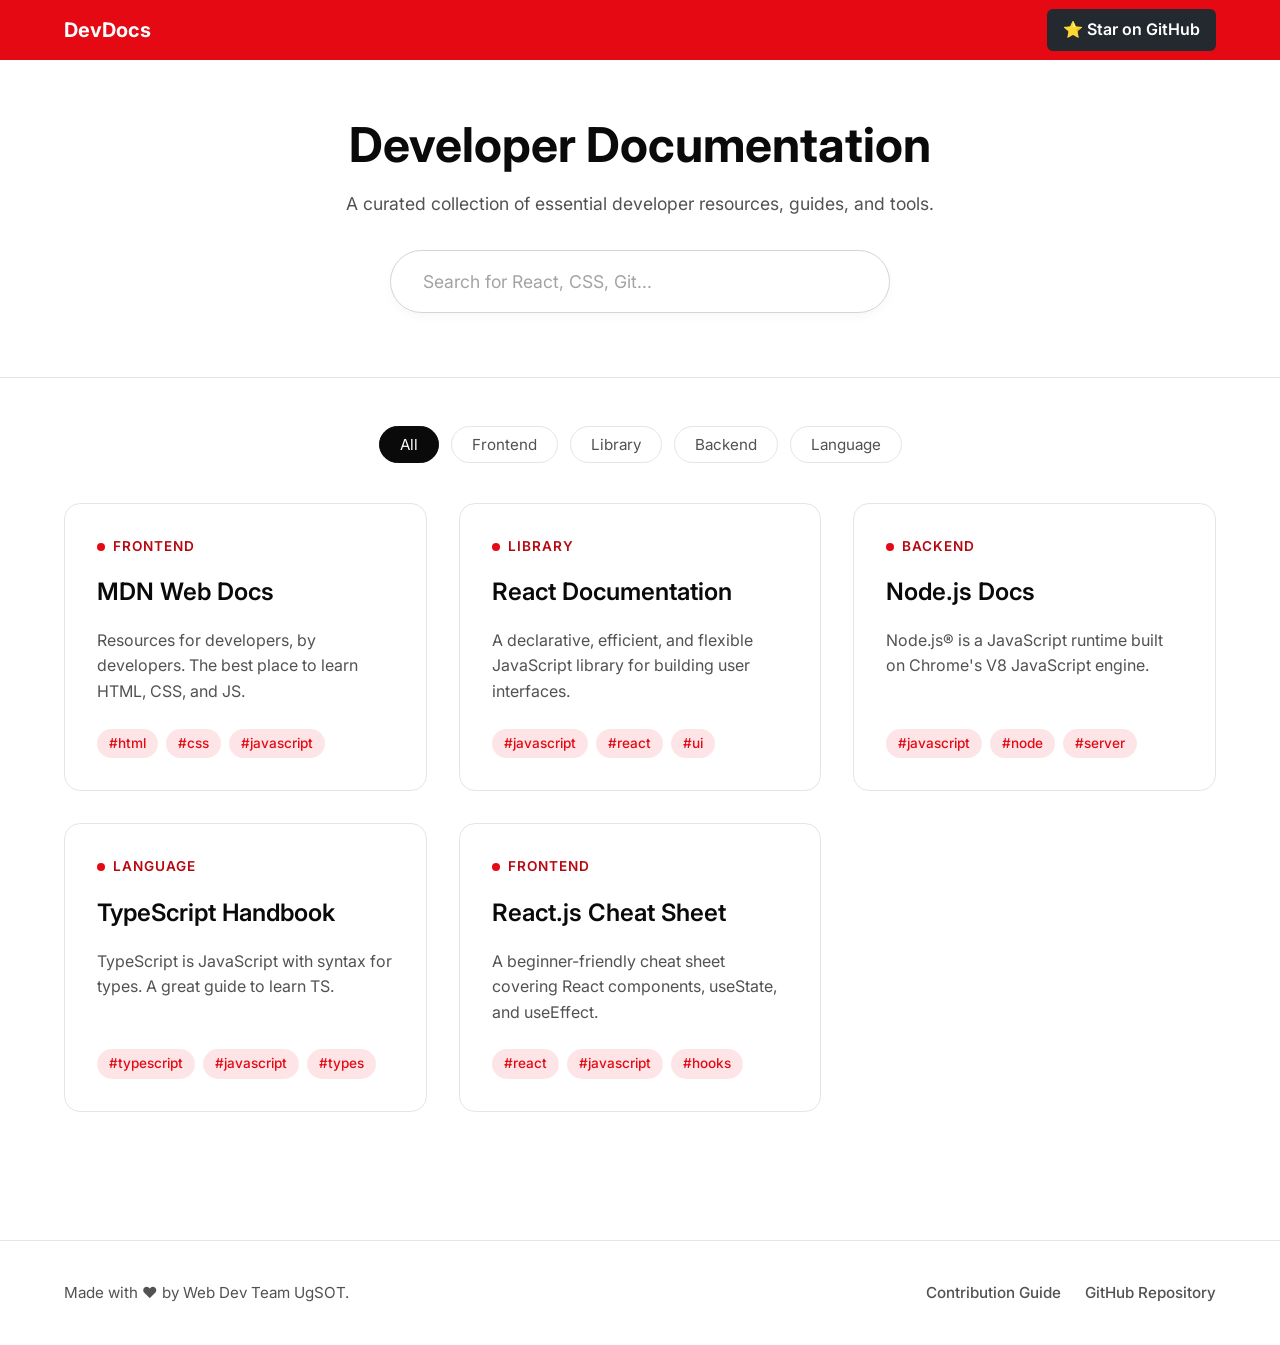
==== src/index.html @ 8b3416b9 "Merge pull request #22 from atanunath66-stack/devdocs-file UI: Change global font to Inter" ====
<!DOCTYPE html>
<html lang="en">
<head>
    <meta charset="UTF-8">
    <meta name="viewport" content="width=device-width, initial-scale=1.0">
    <title>DevDocs Collection | Open Source</title>
    <meta name="description" content="A community-driven collection of essential developer documentations and resources.">
    <!-- Google Fonts -->
    <link rel="preconnect" href="https://fonts.googleapis.com">
    <link rel="preconnect" href="https://fonts.gstatic.com" crossorigin>
    <link href="https://fonts.googleapis.com/css2?family=Inter:wght@400;500;600;700&display=swap" rel="stylesheet">
    <!-- Custom CSS -->
    <link rel="stylesheet" href="style.css">
</head>
<body>
    <nav class="navbar">
        <div class="container navbar-inner">
            <div class="nav-brand">
                DevDocs
            </div>
            <div class="nav-links">
                <a href="https://github.com/uGSOT/DevDocs"
                class="nav-link github-btn"
                target="_blank"
                rel="noopener noreferrer">
                    ⭐ Star on GitHub
</a>
            </div>
        </div>
    </nav>


    <header class="header">
        <div class="container hero-container">
            <h1 class="hero-title">Developer Documentation</h1>
            <p class="hero-subtitle">A curated collection of essential developer resources, guides, and tools.</p>
            <div class="search-container">
                <input type="text" id="searchInput" placeholder="Search for React, CSS, Git..." aria-label="Search documentation">
            </div>
        </div>
    </header>

    <main class="main-content container">
        <div id="loading" class="loading">Loading resources...</div>
        
        <div class="filters" id="filters">
            <!-- Filter buttons will be injected here by JS -->
        </div>

        <div class="docs-grid" id="docsGrid">
            <!-- Cards will be injected here by JS -->
        </div>
        
        <div id="noResults" class="no-results hidden">
            <p>No documentation found matching your search.</p>
        </div>
    </main>

    <footer class="footer">
        <div class="container">
            <div class="footer-content">
                <p>Made with ❤️ by Web Dev Team UgSOT.</p>
                <div class="footer-links">
                    <a href="https://github.com/uGSOT/DevDocs/blob/main/CONTRIBUTING.md" target="_blank" rel="noopener noreferrer">Contribution Guide</a>
                    <a href="https://github.com/uGSOT/DevDocs" target="_blank" rel="noopener noreferrer">GitHub Repository</a>
                </div>
            </div>
        </div>
    </footer>

    <!-- Custom JS -->
    <script src="script.js"></script>
</body>
</html>
---- src/style.css ----
:root {
    /* Color Palette */
    --bg-color: #ffffff;
    --card-bg: #ffffff;
    --text-primary: #0a0a0a;
    --text-secondary: #525252;
    --accent-color: #e50913; /* specified pure red */
    --accent-hover: #b8070f;
    --border-color: #e5e5e5;
    
    /* Tag Colors */
    --tag-bg: rgba(229, 9, 19, 0.1);
    --tag-text: #e50913;

    /* Geometry */
    --radius-sm: 0.5rem;
    --radius-md: 1rem;
    --radius-lg: 1.5rem;
}

* {
    margin: 0;
    padding: 0;
    box-sizing: border-box;
}

body {
    font-family: "Inter", sans-serif;
    background-color: var(--bg-color);
    color: var(--text-primary);
    line-height: 1.6;
    min-height: 100vh;
    display: flex;
    flex-direction: column;
    overflow-x: hidden;
}

.navbar {
    position: fixed;
    top: 0;
    left: 0;
    right: 0;
    z-index: 50;
    height: 60px;
    background-color: var(--accent-color);
    color: white;
}

.navbar-inner {
    display: flex;
    justify-content: space-between;
    align-items: center;
    height: 100%;
}

.nav-brand {
    font-weight: 700;
    font-size: 1.25rem;
    display: flex;
    align-items: center;
    gap: 0.5rem;
    color: white;
}

.nav-links {
    display: flex;
    gap: 1.5rem;
}

.nav-link {
    text-decoration: none;
    color: rgba(255, 255, 255, 0.8);
    font-weight: 500;
    transition: color 0.2s;
}

.nav-link:hover, .nav-link.active {
    color: white;
}

/* Layout */
.container {
    width: 100%;
    max-width: 1200px;
    margin: 0 auto;
    padding: 0 1.5rem;
}

/* Hero Section */
.header {
    background-color: var(--bg-color);
    color: var(--text-primary);
    text-align: center;
    padding: 3.5rem 1.5rem 4rem;
    margin-top: 60px; /* offset for fixed navbar */
    margin-bottom: 3rem;
    border-bottom: 1px solid var(--border-color);
}

.hero-container {
    max-width: 800px;
    margin: 0 auto;
}

.hero-title {
    font-size: 3rem;
    font-weight: 700;
    line-height: 1.2;
    margin-bottom: 1rem;
}

.hero-subtitle {
    font-size: 1.1rem;
    color: var(--text-secondary);
    margin-bottom: 2rem;
    max-width: 600px;
    margin-left: auto;
    margin-right: auto;
}

.search-container {
    max-width: 500px;
    margin: 0 auto;
    position: relative;
}

#searchInput {
    width: 100%;
    padding: 1.25rem 2rem;
    font-size: 1.1rem;
    font-family: inherit;
    background: #ffffff;
    border: 1px solid #d4d4d4;
    border-radius: 50px;
    color: var(--text-primary);
    outline: none;
    transition: all 0.3s ease;
    box-shadow: 0 4px 10px rgba(0, 0, 0, 0.03);
}

#searchInput::placeholder {
    color: #a3a3a3;
}

#searchInput:focus {
    border-color: var(--accent-color);
    box-shadow: 0 0 0 4px rgba(229, 9, 19, 0.2);
}

/* Main Content */
.main-content {
    flex: 1;
    padding-bottom: 4rem;
}

.loading {
    text-align: center;
    font-size: 1.2rem;
    color: var(--text-secondary);
    padding: 3rem;
}

.hidden {
    display: none !important;
}

/* Filters */
.filters {
    display: flex;
    flex-wrap: wrap;
    justify-content: center;
    gap: 0.75rem;
    margin-bottom: 2.5rem;
}

.filter-btn {
    background: white;
    border: 1px solid var(--border-color);
    color: var(--text-secondary);
    padding: 0.5rem 1.25rem;
    border-radius: 50px;
    cursor: pointer;
    font-family: inherit;
    font-size: 0.95rem;
    transition: all 0.2s ease;
}

.filter-btn:hover {
    border-color: #d4d4d4;
    color: var(--text-primary);
}

.filter-btn.active {
    background: var(--text-primary);
    color: white;
    border-color: var(--text-primary);
}

/* Grid Layout */
.docs-grid {
    display: grid;
    grid-template-columns: repeat(auto-fill, minmax(320px, 1fr));
    gap: 2rem;
}

/* Card Design */
.card {
    background: var(--card-bg);
    border: 1px solid var(--border-color);
    border-radius: var(--radius-md);
    padding: 2rem;
    display: flex;
    flex-direction: column;
    transition: transform 0.2s ease, box-shadow 0.2s ease;
    text-decoration: none;
    color: inherit;
}

.card:hover {
    transform: translateY(-4px);
    box-shadow: 0 10px 25px rgba(0, 0, 0, 0.05);
    border-color: #d4d4d4;
}

.card-category {
    font-size: 0.85rem;
    font-weight: 600;
    text-transform: uppercase;
    letter-spacing: 1px;
    color: var(--accent-hover);
    margin-bottom: 1rem;
    display: flex;
    align-items: center;
    gap: 0.5rem;
}

.card-category::before {
    content: '';
    display: inline-block;
    width: 8px;
    height: 8px;
    border-radius: 50%;
    background: var(--accent-color);
}

.card-title {
    font-size: 1.5rem;
    font-weight: 600;
    margin-bottom: 1rem;
    color: var(--text-primary);
}

.card-desc {
    color: var(--text-secondary);
    font-size: 1rem;
    margin-bottom: 1.5rem;
    flex: 1; /* Pushes tags to bottom */
}

.card-tags {
    display: flex;
    flex-wrap: wrap;
    gap: 0.5rem;
    margin-top: auto;
}

.tag {
    background: var(--tag-bg);
    color: var(--tag-text);
    padding: 0.25rem 0.75rem;
    border-radius: 50px;
    font-size: 0.85rem;
    font-weight: 500;
}

/* No Results */
.no-results {
    text-align: center;
    padding: 4rem;
    background: rgba(0, 0, 0, 0.02);
    border-radius: var(--radius-lg);
    border: 1px dashed var(--border-color);
    color: var(--text-secondary);
    font-size: 1.2rem;
}

/* Clean Footer */
.footer {
    border-top: 1px solid var(--border-color);
    padding: 2.5rem 0;
    margin-top: 4rem;
    color: var(--text-secondary);
    background-color: #ffffff;
}

.footer-content {
    display: flex;
    justify-content: space-between;
    align-items: center;
    flex-wrap: wrap;
    gap: 1rem;
}

.footer-content p {
    margin: 0;
    font-size: 0.95rem;
}

.footer-links {
    display: flex;
    gap: 1.5rem;
}

.footer-links a {
    color: var(--text-secondary);
    text-decoration: none;
    font-size: 0.95rem;
    font-weight: 500;
    transition: color 0.2s;
}

.footer-links a:hover {
    color: var(--accent-color);
}

/* Responsive */
@media (max-width: 768px) {
    .logo {
        font-size: 2.5rem;
    }
    
    .subtitle {
        font-size: 1.1rem;
    }
    
    .header {
        padding: 3rem 0 2rem;
    }
    
    .docs-grid {
        grid-template-columns: 1fr;
    }
}
@media (max-width: 600px) {
    footer {
        flex-direction: column;
    }
}
/* GitHub button in navbar */
.github-btn {
    display: inline-block;
    padding: 8px 16px;
    margin-left: 12px;
    background-color: #24292f;
    color: #ffffff;
    border-radius: 6px;
    text-decoration: none;
    font-weight: 600;
    transition: background-color 0.3s ease, transform 0.3s ease;
}

.github-btn:hover {
    background-color: #40464d;
    transform: translateY(-2px);
    color: #ffffff;
}

@media (max-width: 600px) {
    .github-btn {
        margin-left: 0;
        margin-top: 8px;
        padding: 7px 12px;
        font-size: 14px;
    }
}
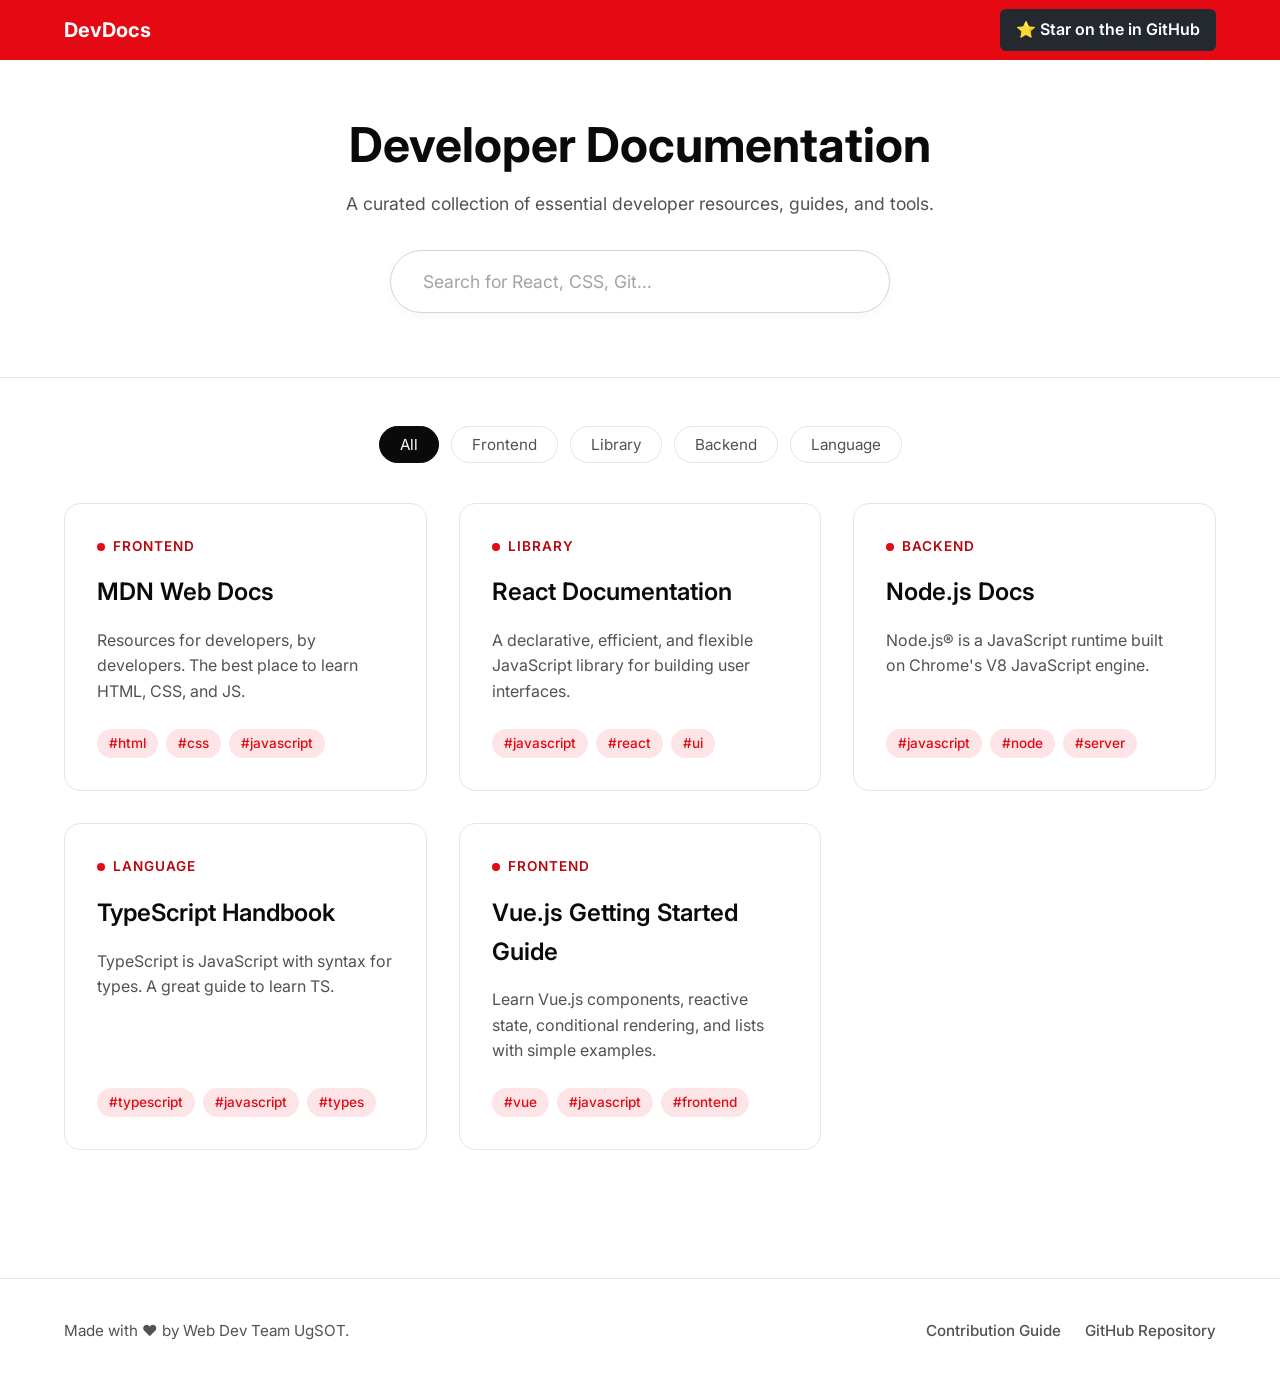
==== commit 4832fbea: "Merge ce5361cb908d73295ceb7aa2a2505d7f654202e6 into 19240cf7d010002516c003fe72faa7ed3e36cbae" ====
--- a/src/index.html
+++ b/src/index.html
@@ -23,7 +23,7 @@
                 class="nav-link github-btn"
                 target="_blank"
                 rel="noopener noreferrer">
-                    ⭐ Star on GitHub
+                    ⭐ Star on the in GitHub
 </a>
             </div>
         </div>
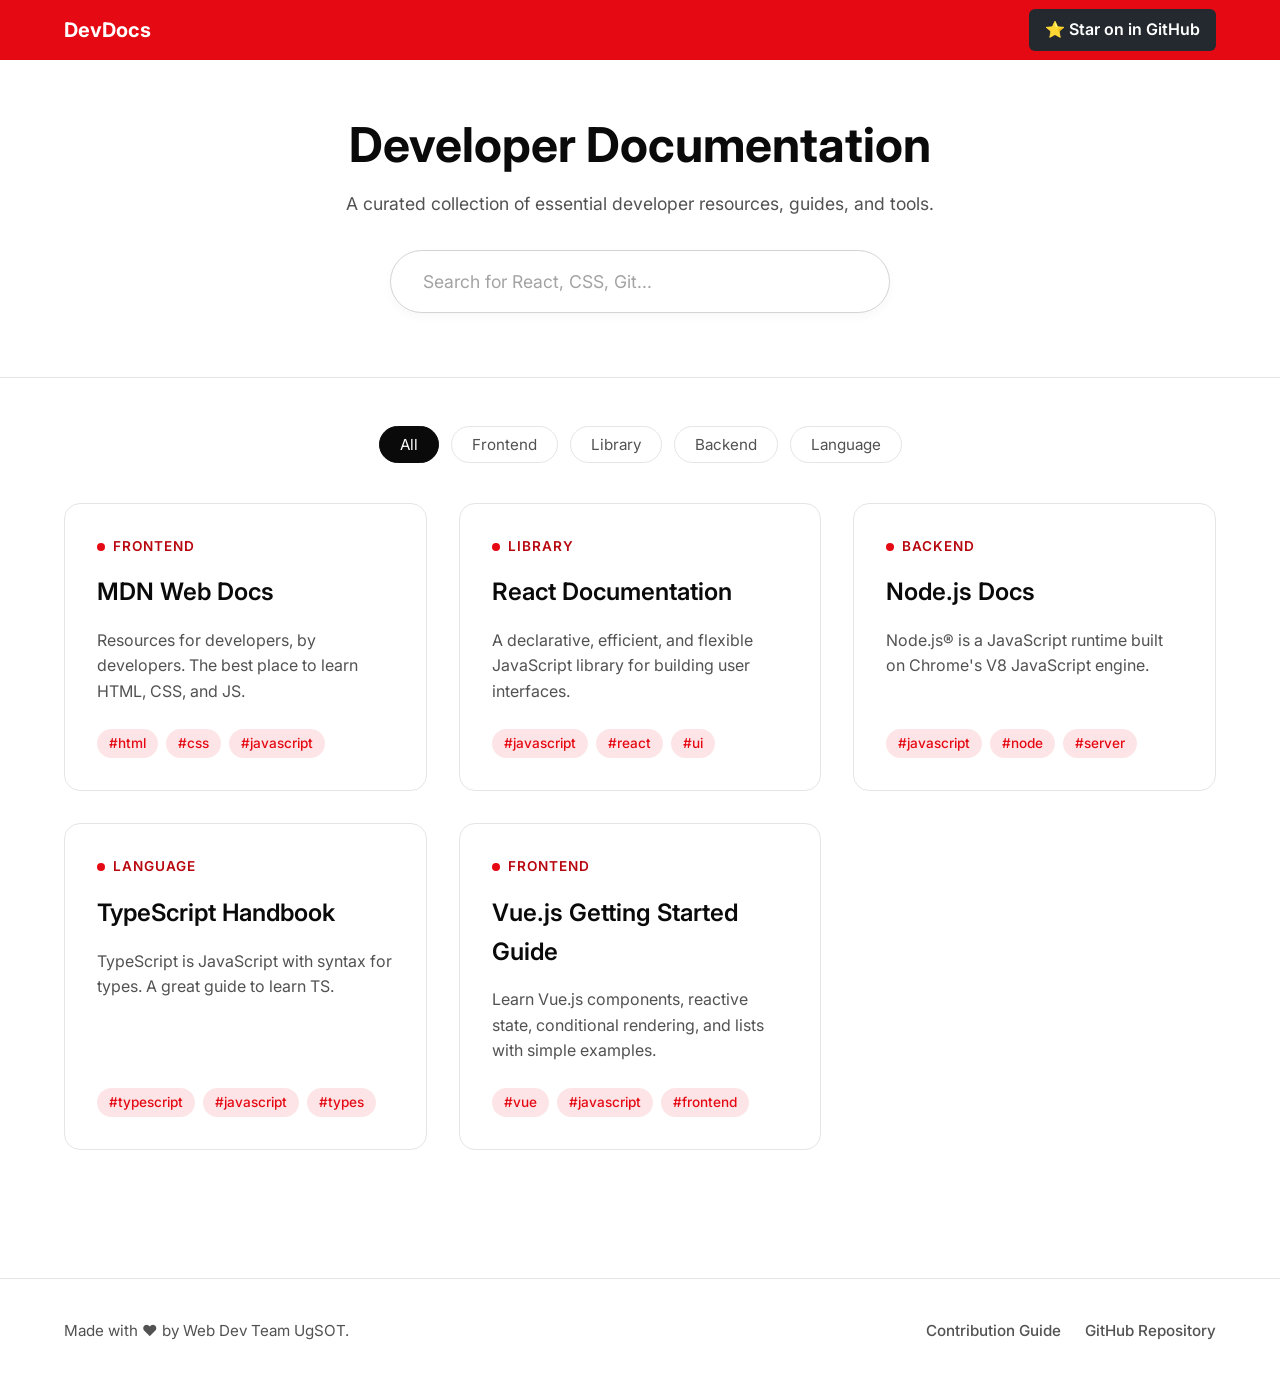
==== commit 15827e5d: "Merge ff2ed0e7ebe009df7b98faad38f660a2b0211138 into 19240cf7d010002516c003fe72faa7ed3e36cbae" ====
--- a/src/index.html
+++ b/src/index.html
@@ -23,7 +23,7 @@
                 class="nav-link github-btn"
                 target="_blank"
                 rel="noopener noreferrer">
-                    ⭐ Star on the in GitHub
+                    ⭐ Star on  in GitHub
 </a>
             </div>
         </div>
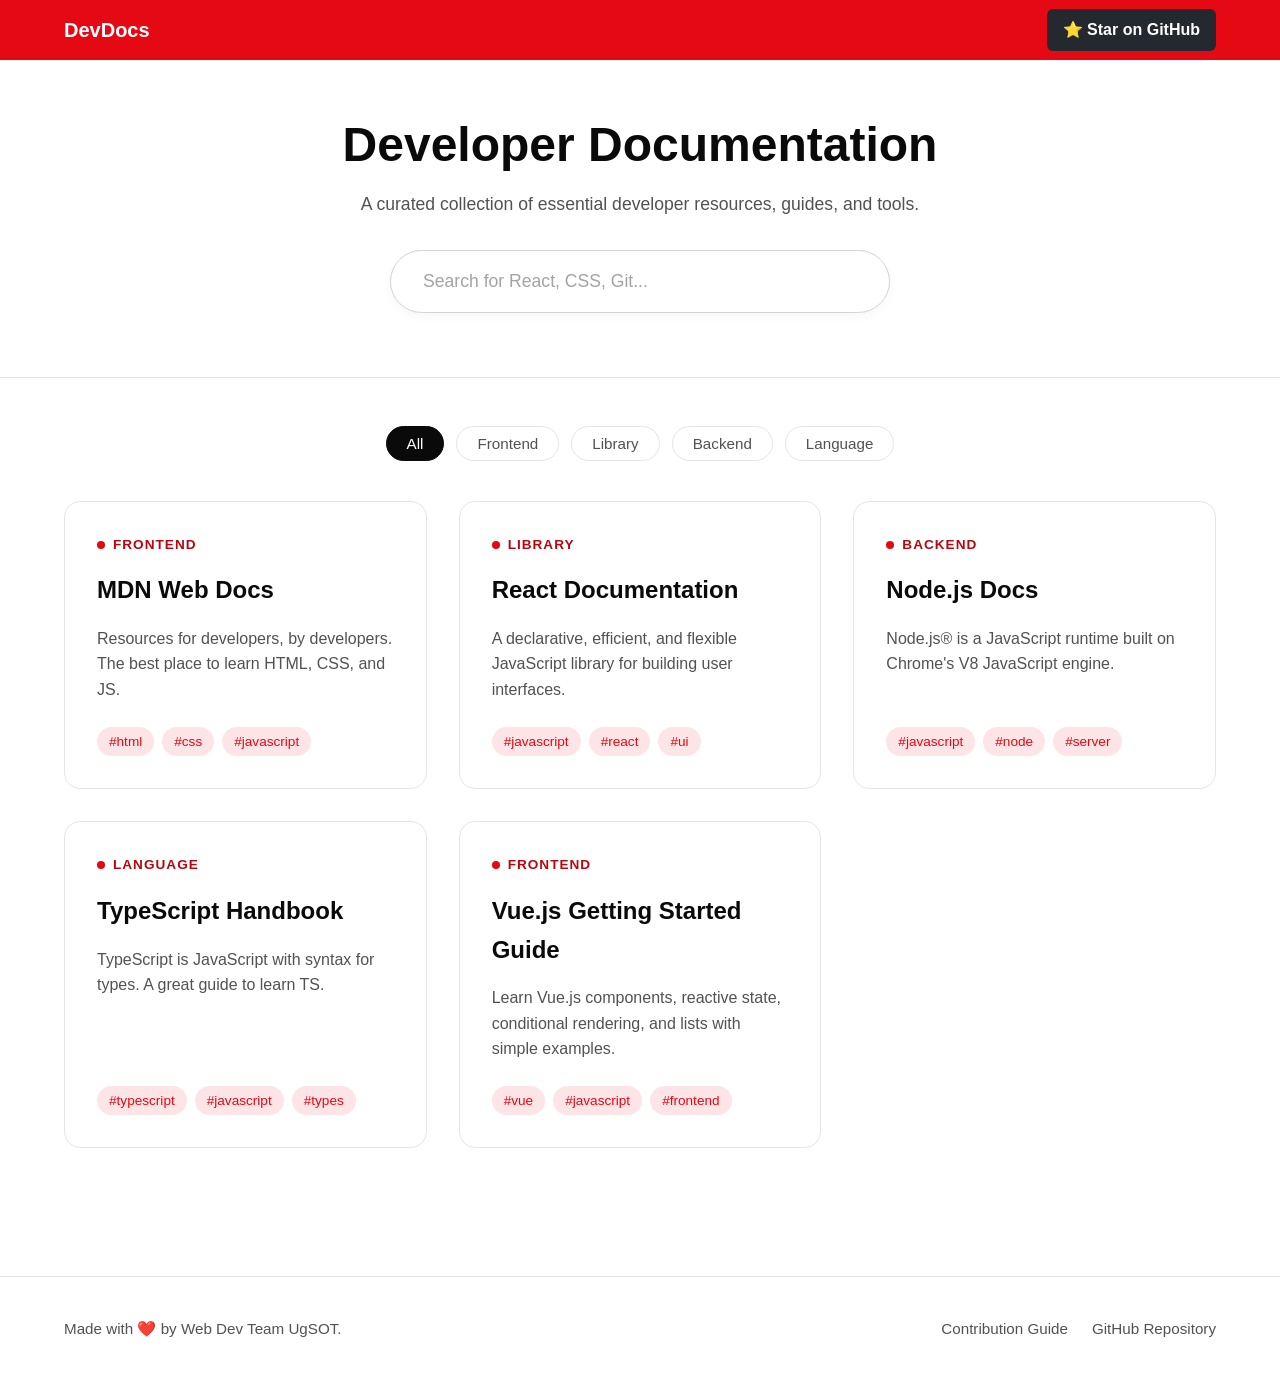
==== commit 9bb26059: "Merge 98e5b296912adfa0563fac13b62a4230ab8fbbbf into 19240cf7d010002516c003fe72faa7ed3e36cbae" ====
--- a/src/index.html
+++ b/src/index.html
@@ -8,7 +8,9 @@
     <!-- Google Fonts -->
     <link rel="preconnect" href="https://fonts.googleapis.com">
     <link rel="preconnect" href="https://fonts.gstatic.com" crossorigin>
-    <link href="https://fonts.googleapis.com/css2?family=Inter:wght@400;500;600;700&display=swap" rel="stylesheet">
+    <link rel="preconnect" href="https://fonts.gstatic.com" crossorigin>
+    <link href="https://fonts.googleapis.com/css2?family=Roboto+Mono:ital,wght@0,100..700;
+        1,100..700&family=Roboto:wght@100..900&display=swap" rel="stylesheet">
     <!-- Custom CSS -->
     <link rel="stylesheet" href="style.css">
 </head>
@@ -23,7 +25,7 @@
                 class="nav-link github-btn"
                 target="_blank"
                 rel="noopener noreferrer">
-                    ⭐ Star on  in GitHub
+                    ⭐ Star on GitHub
 </a>
             </div>
         </div>
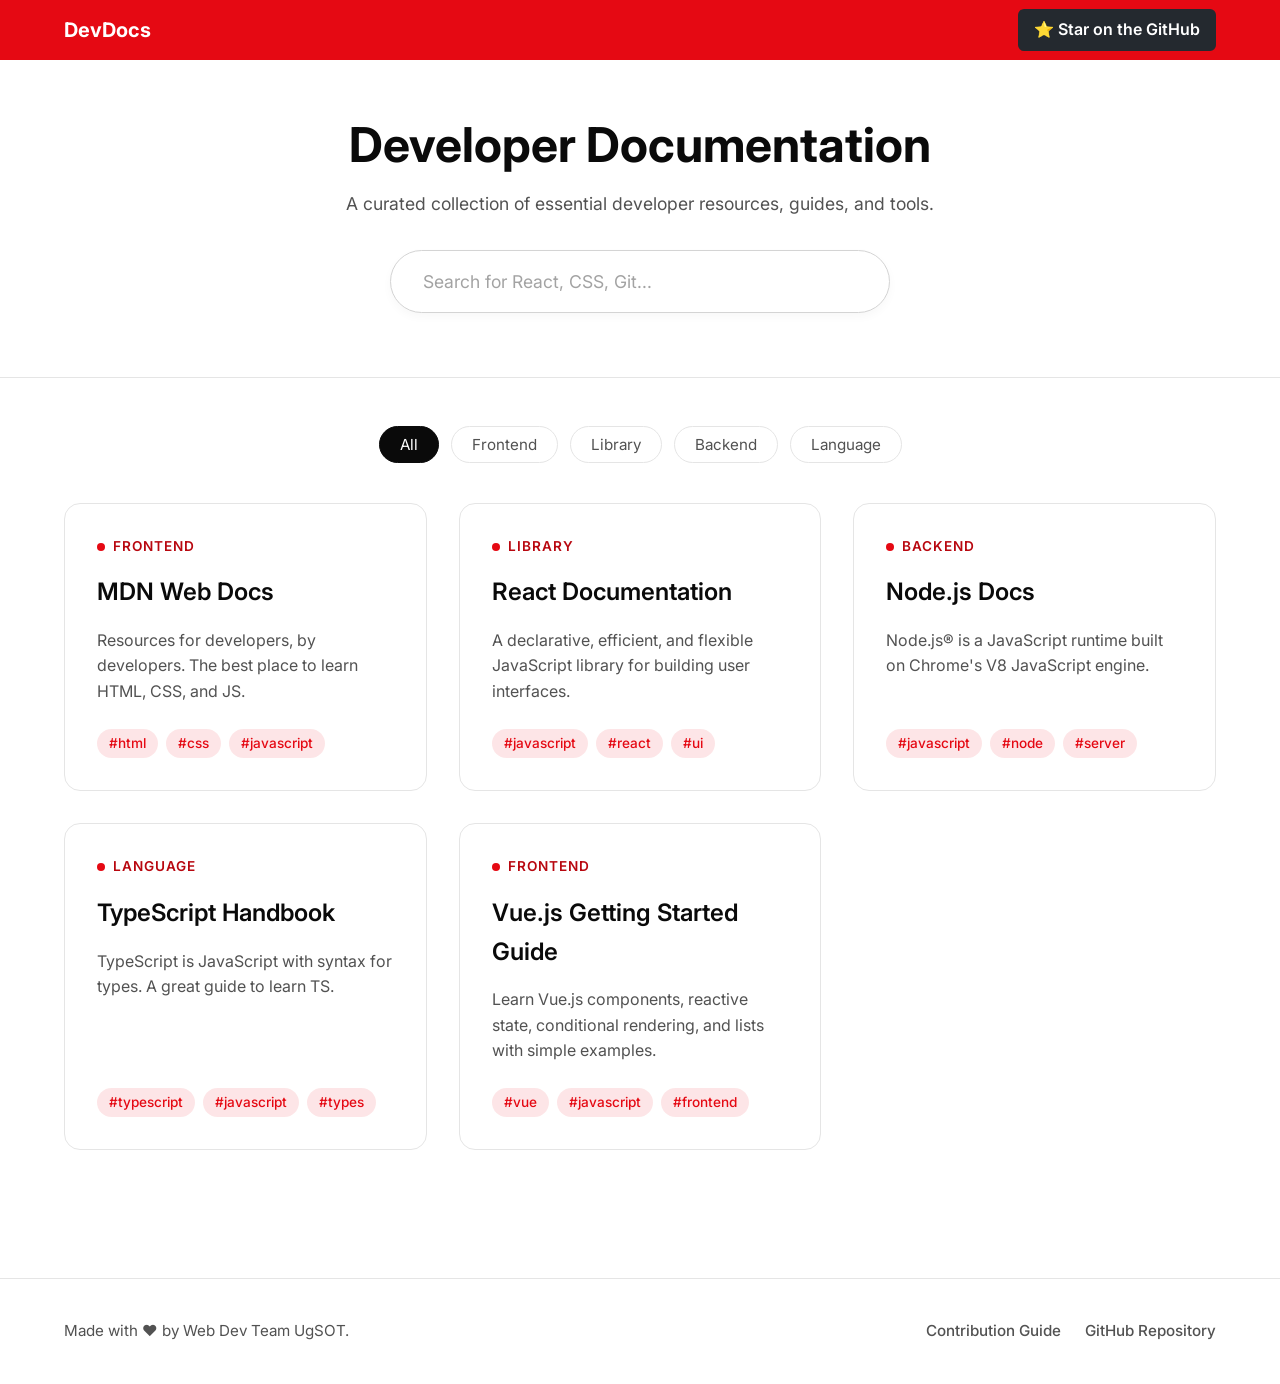
==== commit 1e5badb1: "Merge 03be0f97e1ec4f6cf614f3b9334d0b37c070cbe5 into 19240cf7d010002516c003fe72faa7ed3e36cbae" ====
--- a/src/index.html
+++ b/src/index.html
@@ -8,9 +8,7 @@
     <!-- Google Fonts -->
     <link rel="preconnect" href="https://fonts.googleapis.com">
     <link rel="preconnect" href="https://fonts.gstatic.com" crossorigin>
-    <link rel="preconnect" href="https://fonts.gstatic.com" crossorigin>
-    <link href="https://fonts.googleapis.com/css2?family=Roboto+Mono:ital,wght@0,100..700;
-        1,100..700&family=Roboto:wght@100..900&display=swap" rel="stylesheet">
+    <link href="https://fonts.googleapis.com/css2?family=Inter:wght@400;500;600;700&display=swap" rel="stylesheet">
     <!-- Custom CSS -->
     <link rel="stylesheet" href="style.css">
 </head>
@@ -25,7 +23,7 @@
                 class="nav-link github-btn"
                 target="_blank"
                 rel="noopener noreferrer">
-                    ⭐ Star on GitHub
+                    ⭐ Star on the GitHub
 </a>
             </div>
         </div>
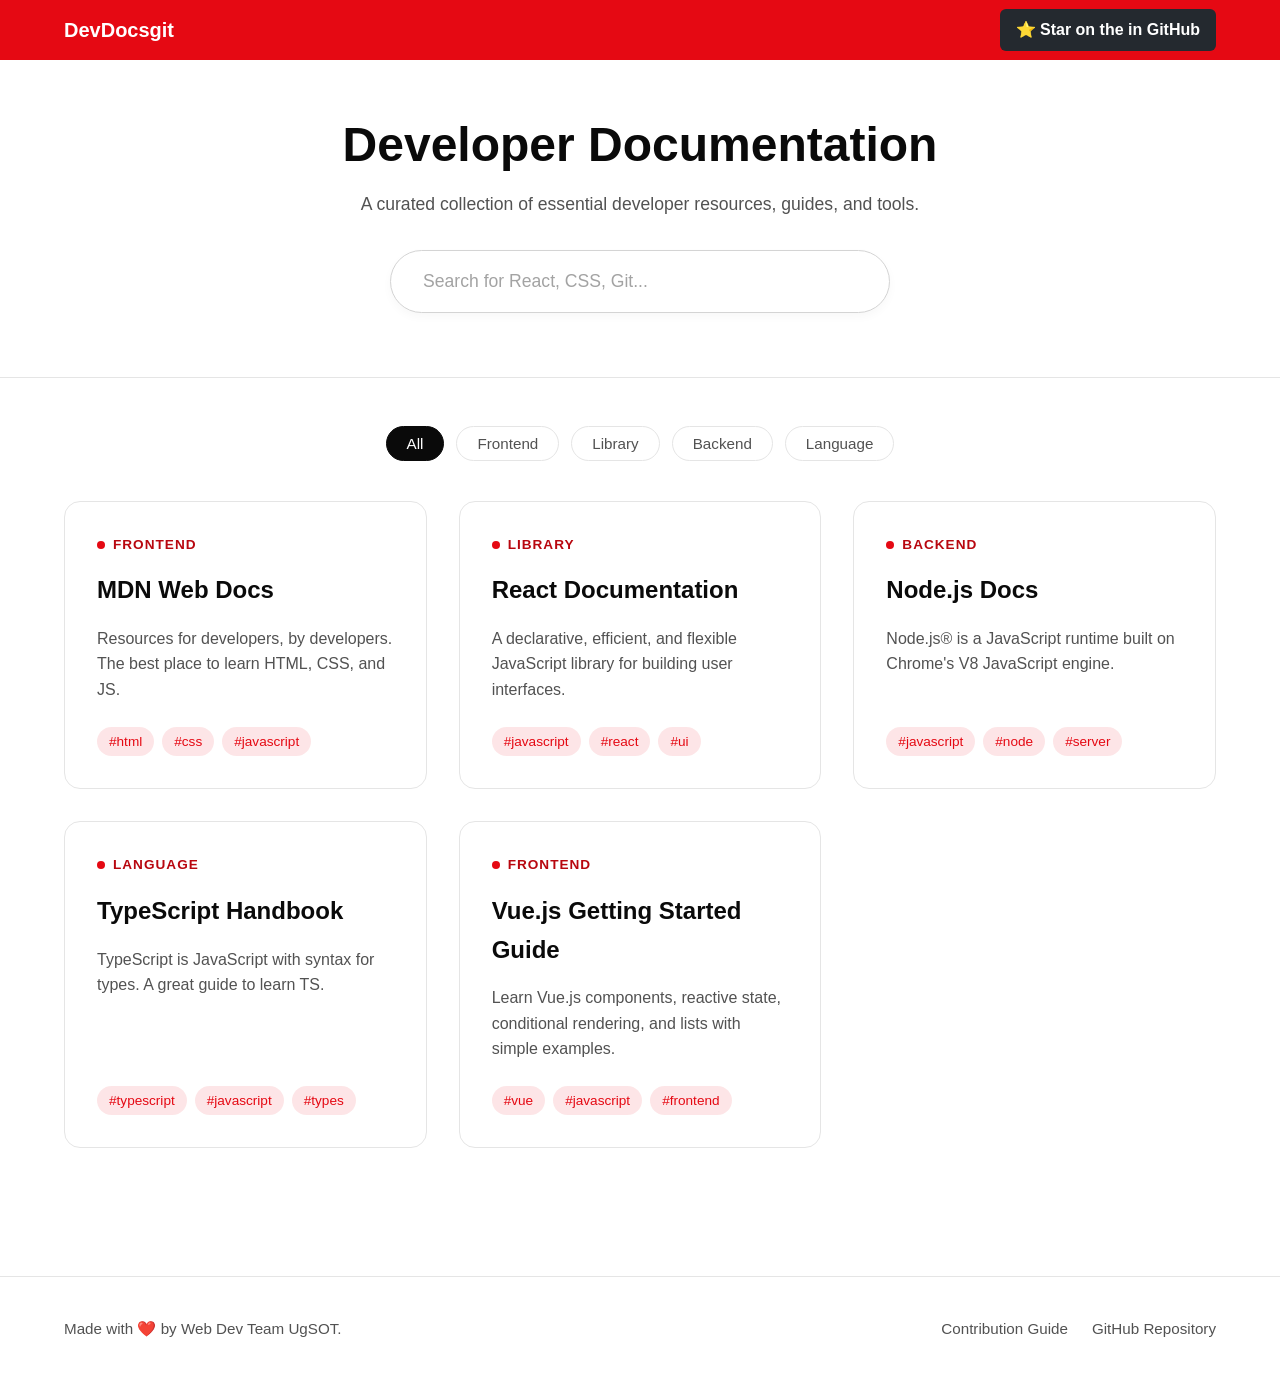
==== commit 0f6f94dc: "Merge 15a9c69f87b53fa93f910439f270e08e3f6933af into 19240cf7d010002516c003fe72faa7ed3e36cbae" ====
--- a/src/index.html
+++ b/src/index.html
@@ -8,7 +8,7 @@
     <!-- Google Fonts -->
     <link rel="preconnect" href="https://fonts.googleapis.com">
     <link rel="preconnect" href="https://fonts.gstatic.com" crossorigin>
-    <link href="https://fonts.googleapis.com/css2?family=Inter:wght@400;500;600;700&display=swap" rel="stylesheet">
+    <link href="https://fonts.googleapis.com/css2?family=Bitcount+Ink:wght@100..900&family=Open+Sans:ital,wght@0,300..800;1,300..800&family=Roboto:ital,wght@0,100..900;1,100..900&display=swap" rel="stylesheet">
     <!-- Custom CSS -->
     <link rel="stylesheet" href="style.css">
 </head>
@@ -16,14 +16,14 @@
     <nav class="navbar">
         <div class="container navbar-inner">
             <div class="nav-brand">
-                DevDocs
+                DevDocsgit
             </div>
             <div class="nav-links">
                 <a href="https://github.com/uGSOT/DevDocs"
                 class="nav-link github-btn"
                 target="_blank"
                 rel="noopener noreferrer">
-                    ⭐ Star on the GitHub
+                    ⭐ Star on the in GitHub
 </a>
             </div>
         </div>
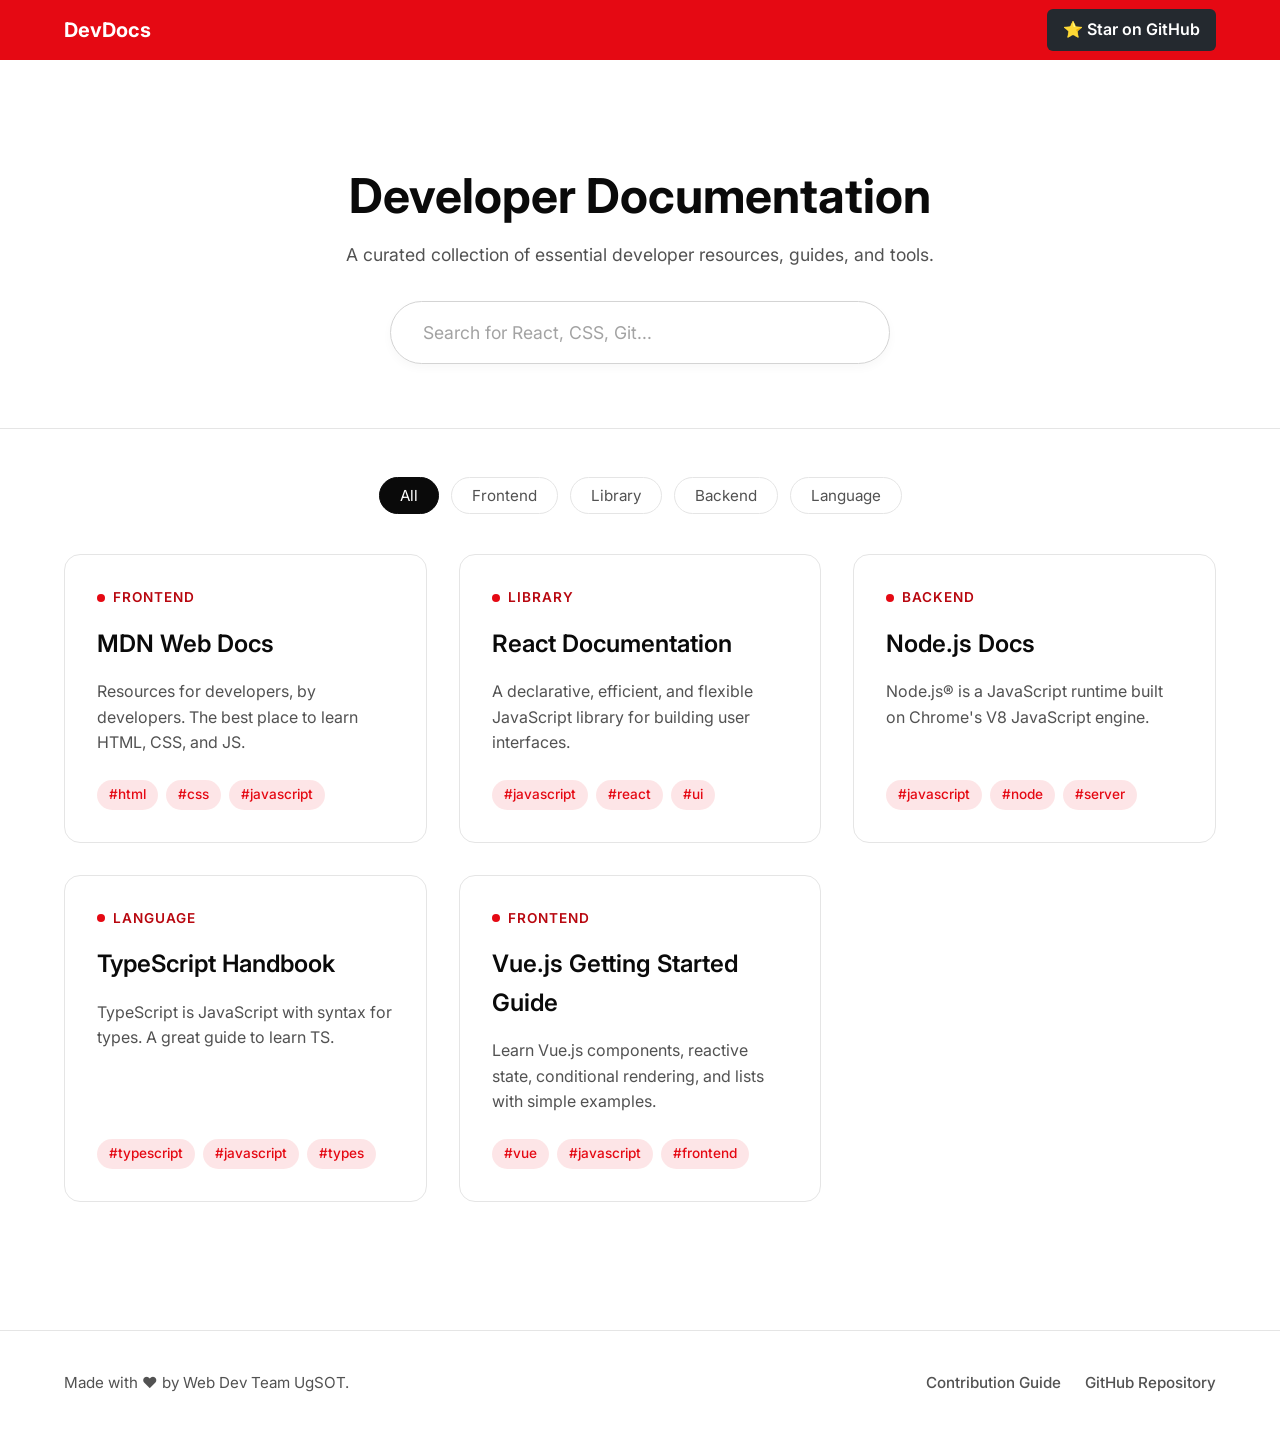
==== commit bc3b112a: "Update my Signatur in index file" ====
--- a/src/index.html
+++ b/src/index.html
@@ -8,22 +8,23 @@
     <!-- Google Fonts -->
     <link rel="preconnect" href="https://fonts.googleapis.com">
     <link rel="preconnect" href="https://fonts.gstatic.com" crossorigin>
-    <link href="https://fonts.googleapis.com/css2?family=Bitcount+Ink:wght@100..900&family=Open+Sans:ital,wght@0,300..800;1,300..800&family=Roboto:ital,wght@0,100..900;1,100..900&display=swap" rel="stylesheet">
+    <link href="https://fonts.googleapis.com/css2?family=Inter:wght@400;500;600;700&display=swap" rel="stylesheet">
     <!-- Custom CSS -->
     <link rel="stylesheet" href="style.css">
 </head>
 <body>
+	<h1>Ujjwal Gupta</h1>
     <nav class="navbar">
         <div class="container navbar-inner">
             <div class="nav-brand">
-                DevDocsgit
+                DevDocs
             </div>
             <div class="nav-links">
                 <a href="https://github.com/uGSOT/DevDocs"
                 class="nav-link github-btn"
                 target="_blank"
                 rel="noopener noreferrer">
-                    ⭐ Star on the in GitHub
+                    ⭐ Star on GitHub
 </a>
             </div>
         </div>
@@ -70,5 +71,6 @@
 
     <!-- Custom JS -->
     <script src="script.js"></script>
+	
 </body>
 </html>
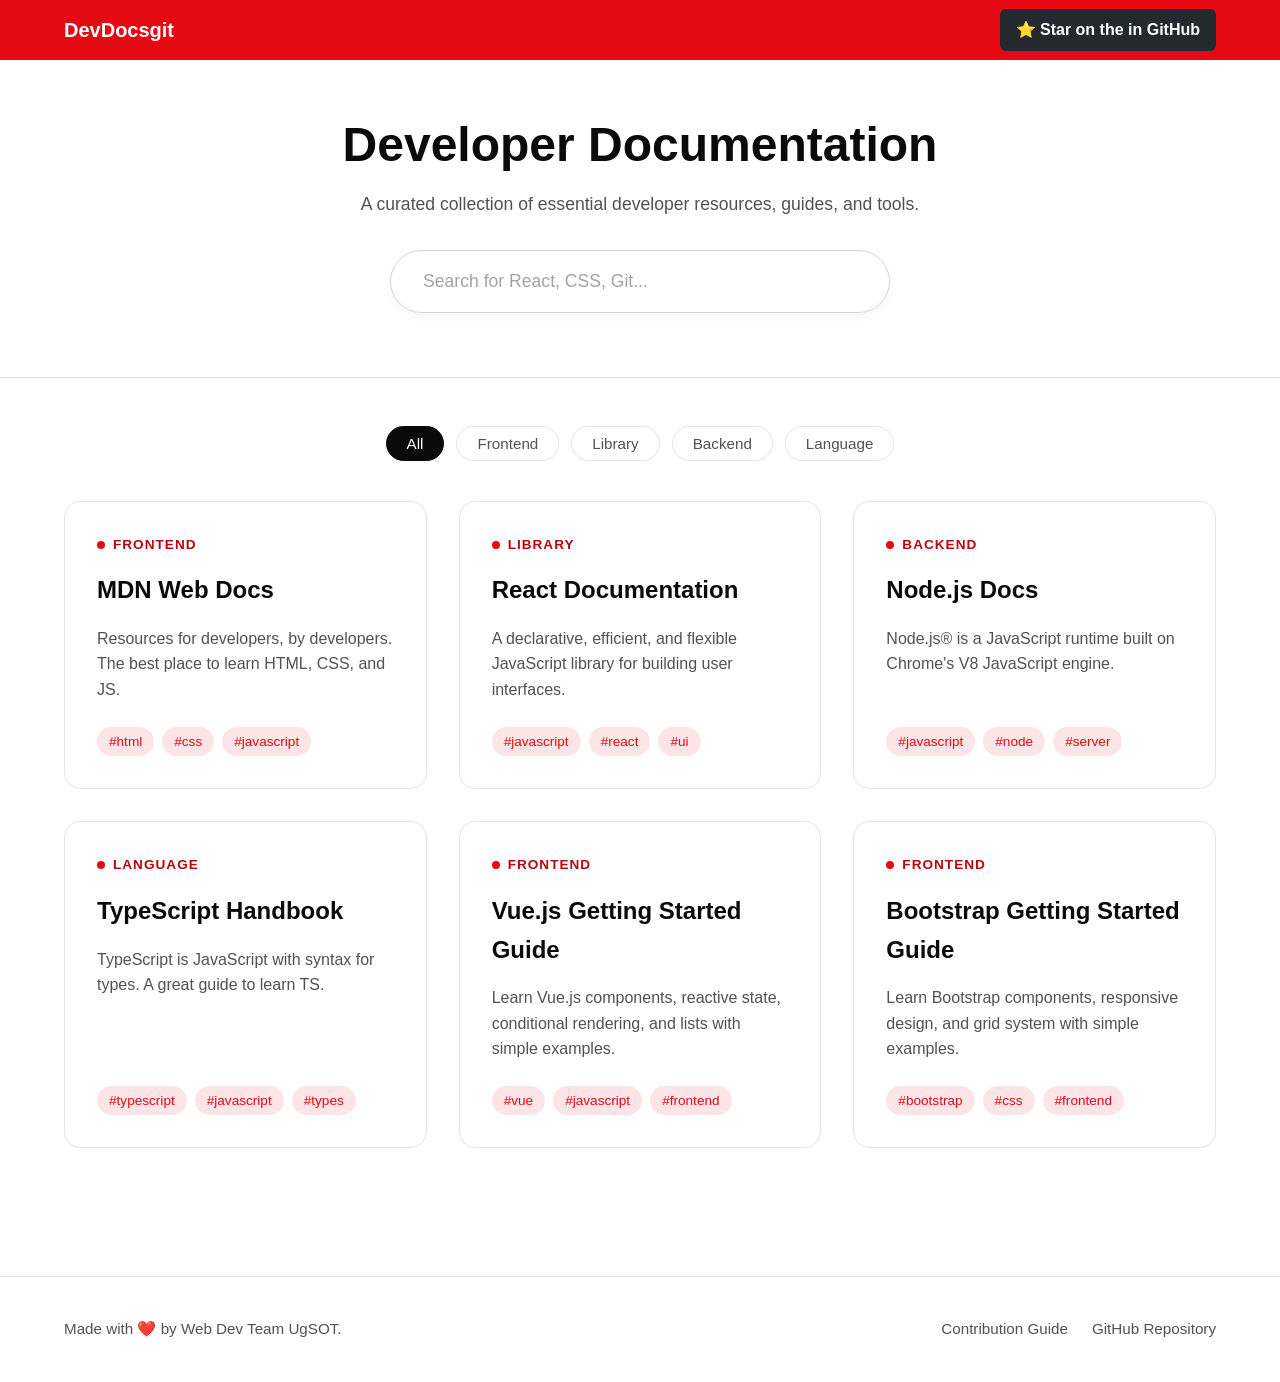
==== commit c864ca50: "Merge 15a9c69f87b53fa93f910439f270e08e3f6933af into 19240cf7d010002516c003fe72faa7ed3e36cbae" ====
--- a/src/index.html
+++ b/src/index.html
@@ -8,23 +8,22 @@
     <!-- Google Fonts -->
     <link rel="preconnect" href="https://fonts.googleapis.com">
     <link rel="preconnect" href="https://fonts.gstatic.com" crossorigin>
-    <link href="https://fonts.googleapis.com/css2?family=Inter:wght@400;500;600;700&display=swap" rel="stylesheet">
+    <link href="https://fonts.googleapis.com/css2?family=Bitcount+Ink:wght@100..900&family=Open+Sans:ital,wght@0,300..800;1,300..800&family=Roboto:ital,wght@0,100..900;1,100..900&display=swap" rel="stylesheet">
     <!-- Custom CSS -->
     <link rel="stylesheet" href="style.css">
 </head>
 <body>
-	<h1>Ujjwal Gupta</h1>
     <nav class="navbar">
         <div class="container navbar-inner">
             <div class="nav-brand">
-                DevDocs
+                DevDocsgit
             </div>
             <div class="nav-links">
                 <a href="https://github.com/uGSOT/DevDocs"
                 class="nav-link github-btn"
                 target="_blank"
                 rel="noopener noreferrer">
-                    ⭐ Star on GitHub
+                    ⭐ Star on the in GitHub
 </a>
             </div>
         </div>
@@ -71,6 +70,5 @@
 
     <!-- Custom JS -->
     <script src="script.js"></script>
-	
 </body>
 </html>
